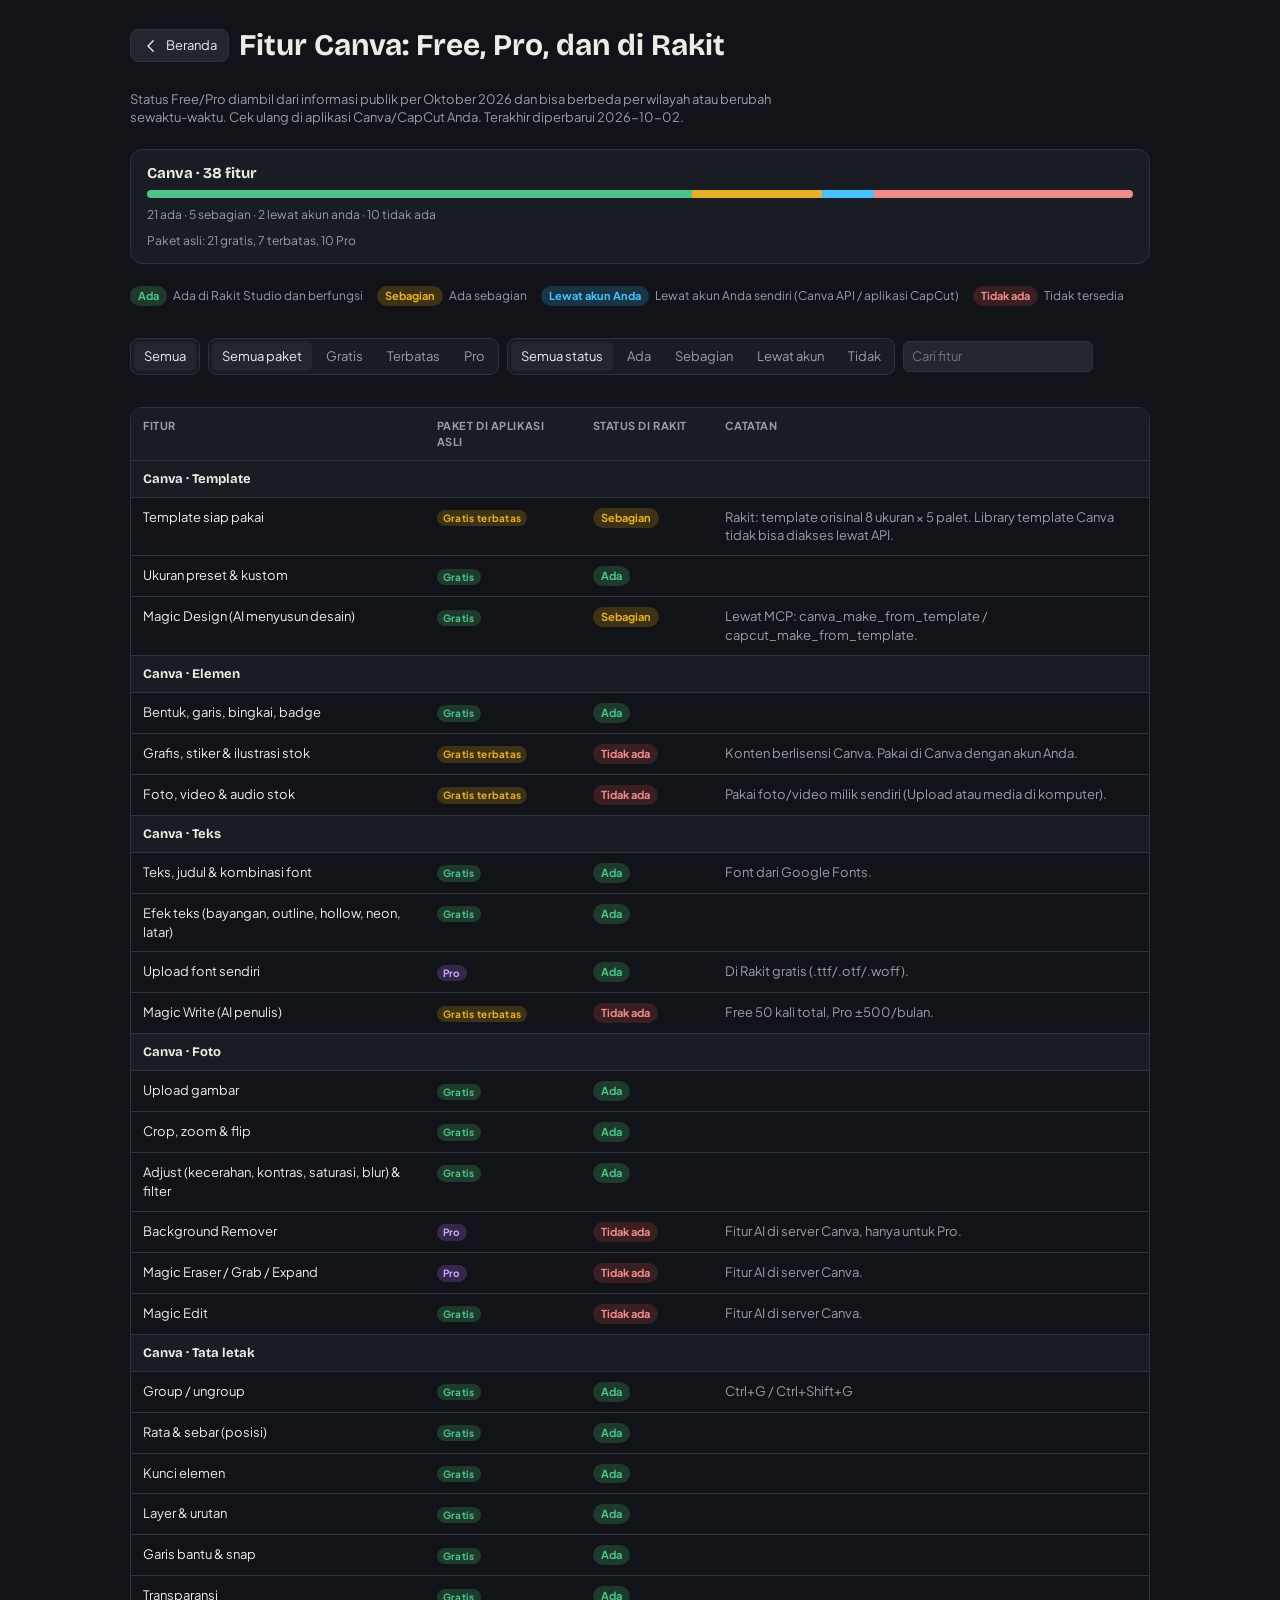
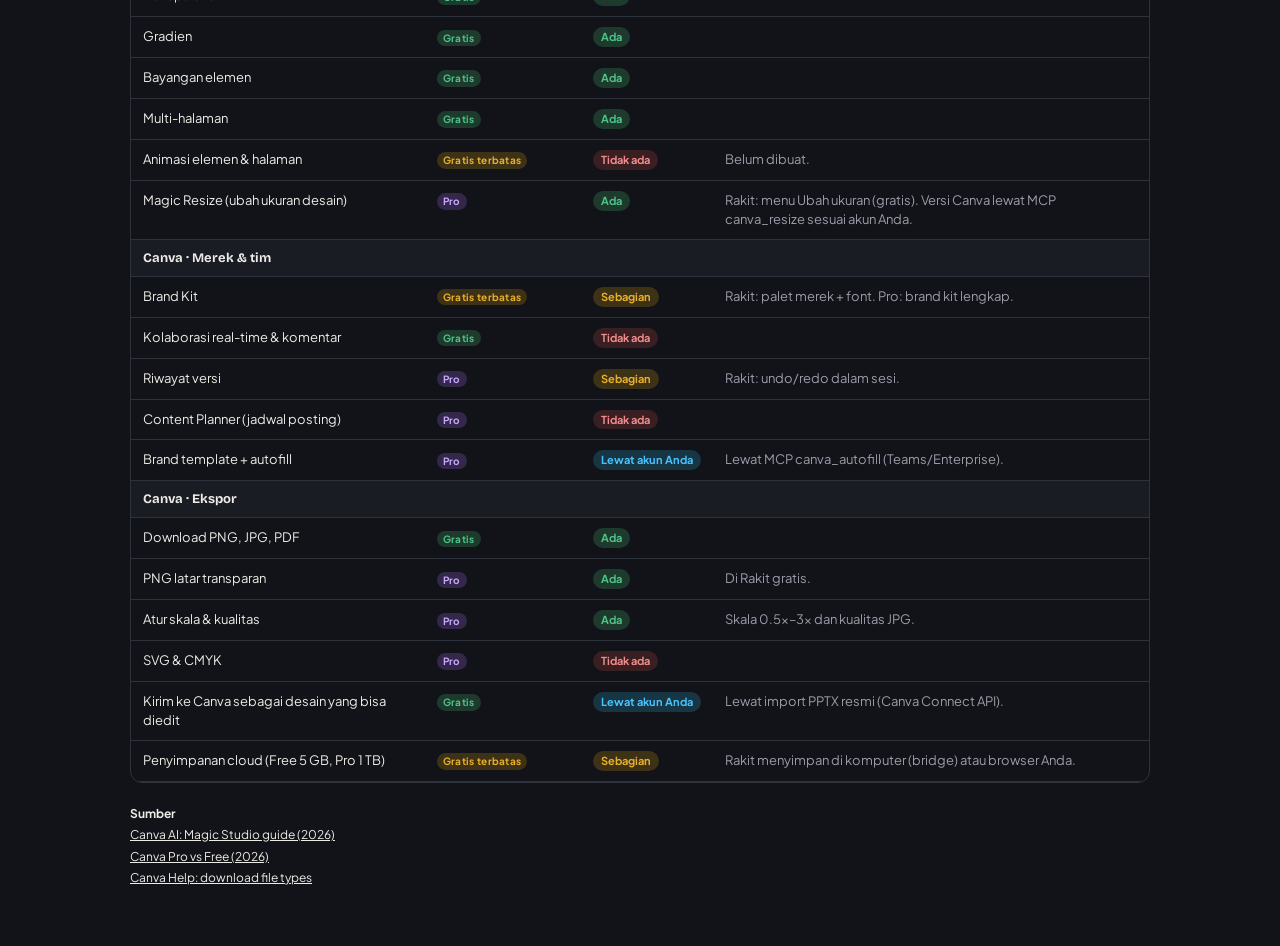
==== src/creative_mcp/editor/features.html @ b337f363 "Initial import: standalone Canva MCP server + Rakit Desain editor Split from bryankwandou/mcpcapcuta" ====
<!doctype html>
<html lang="id">
<head>
<meta charset="utf-8">
<meta name="viewport" content="width=device-width, initial-scale=1, viewport-fit=cover">
<title>Fitur Free & Pro</title>
<link rel="stylesheet" href="https://fonts.googleapis.com/css2?family=Bricolage+Grotesque:wght@400;700;800&family=Plus+Jakarta+Sans:wght@400;600;700&family=JetBrains+Mono:wght@400;600&display=swap">
<link rel="stylesheet" href="studio.css">
<style>
body { height: auto; min-height: 100%; }
.wrap { max-width: 1100px; margin: 0 auto; padding-block: 24px 60px; padding-inline: clamp(16px, 4vw, 40px); display: grid; gap: 22px; }
.top { display: flex; align-items: center; gap: 10px; flex-wrap: wrap; }
.top h1 { font-size: clamp(22px, 3vw, 30px); flex: 1; }
.lede { color: var(--muted); max-width: 68ch; margin: 0; }
.stats { display: grid; grid-template-columns: repeat(auto-fit, minmax(220px, 1fr)); gap: 12px; }
.stat { background: var(--surface); border: 1px solid var(--line); border-radius: 12px; padding: 14px 16px; display: grid; gap: 8px; }
.stat b { font: 700 15px var(--f-display); }
.bar { display: flex; height: 8px; border-radius: 99px; overflow: hidden; background: var(--surface-2); }
.bar i { display: block; }
.legend { display: flex; flex-wrap: wrap; gap: 6px 14px; font-size: 12px; color: var(--muted); }
.legend span { display: inline-flex; align-items: center; gap: 6px; }
.filters { display: flex; flex-wrap: wrap; gap: 8px; align-items: center; position: sticky; top: env(safe-area-inset-top, 0px); background: var(--bg); padding-block: 10px; z-index: 2; }
.filters .grp { display: flex; gap: 4px; background: var(--surface); border: 1px solid var(--line); border-radius: 9px; padding: 3px; }
.filters .grp button { background: none; border: 0; color: var(--muted); padding: 5px 10px; border-radius: 6px; }
.filters .grp button.on { background: var(--surface-2); color: var(--fg); }
.tablewrap { overflow-x: auto; border: 1px solid var(--line); border-radius: 12px; }
table { width: 100%; border-collapse: collapse; min-width: 720px; }
th, td { text-align: left; padding: 10px 12px; border-bottom: 1px solid var(--line); vertical-align: top; }
th { font-size: 11px; text-transform: uppercase; letter-spacing: .05em; color: var(--muted); background: var(--surface); position: sticky; top: 0; }
tr.cat td { background: var(--surface); font: 700 13px var(--f-display); color: var(--fg); }
td.note { color: var(--muted); max-width: 46ch; }
.st { display: inline-block; font-size: 11px; font-weight: 700; padding: 2px 8px; border-radius: 99px; white-space: nowrap; }
.st.ada { background: #1d3a2c; color: var(--ok); } .st.sebagian { background: #3d3216; color: var(--accent); } .st.akun { background: #183544; color: var(--select); } .st.tidak { background: #3a1f22; color: #f08b8b; }
.tier.terbatas { background: #3d3216; color: var(--accent); }
.app { font: 600 11px var(--f-mono); color: var(--muted); }
.src { color: var(--muted); font-size: 12px; display: grid; gap: 4px; }
.src a { color: var(--fg); }
</style>
</head>
<body>
<div class="wrap">
  <div class="top"><button class="btn" id="back"></button><h1>Fitur Canva: Free, Pro, dan di Rakit</h1></div>
  <p class="lede" id="disc"></p>
  <div class="stats" id="stats"></div>
  <div class="legend" id="legend"></div>
  <div class="filters">
    <div class="grp" id="fApp" hidden><button data-v="" class="on">Semua</button></div>
    <div class="grp" id="fTier"><button data-v="" class="on">Semua paket</button><button data-v="free">Gratis</button><button data-v="terbatas">Terbatas</button><button data-v="pro">Pro</button></div>
    <div class="grp" id="fSt"><button data-v="" class="on">Semua status</button><button data-v="ada">Ada</button><button data-v="sebagian">Sebagian</button><button data-v="akun">Lewat akun</button><button data-v="tidak">Tidak</button></div>
    <input type="search" id="q" placeholder="Cari fitur" style="min-width:180px">
  </div>
  <div class="tablewrap"><table><thead><tr><th>Fitur</th><th>Paket di aplikasi asli</th><th>Status di Rakit</th><th>Catatan</th></tr></thead><tbody id="rows"></tbody></table></div>
  <div class="src" id="src"></div>
</div>
<script src="studio.js"></script>
<script>
const $ = s => document.querySelector(s);
$('#back').innerHTML = `${icon('back')} Beranda`; $('#back').onclick = () => Studio.go('index.html');
const TIER = {free: ['free', 'Gratis'], terbatas: ['terbatas', 'Gratis terbatas'], pro: ['pro', 'Pro']}, ST = {ada: 'Ada', sebagian: 'Sebagian', akun: 'Lewat akun Anda', tidak: 'Tidak ada'};
const COL = {ada: 'var(--ok)', sebagian: 'var(--accent)', akun: 'var(--select)', tidak: '#f08b8b'};
let F = null; const f = {app: '', tier: '', st: '', q: ''};
for (const [id, k] of [['fApp', 'app'], ['fTier', 'tier'], ['fSt', 'st']]) $('#' + id).onclick = e => { const b = e.target.closest('button'); if (!b) return; f[k] = b.dataset.v; [...$('#' + id).children].forEach(x => x.classList.toggle('on', x === b)); draw(); };
$('#q').oninput = e => { f.q = e.target.value.toLowerCase(); draw(); };
function draw() {
  const list = F.features.filter(x => (!f.app || x.app === f.app) && (!f.tier || x.tier === f.tier) && (!f.st || x.studio === f.st) && (!f.q || (x.name + x.note + x.cat).toLowerCase().includes(f.q)));
  let h = '', lastCat = '';
  for (const x of list) {
    const cat = `${x.app === 'canva' ? 'Canva' : 'CapCut'} · ${x.cat}`; if (cat !== lastCat) { h += `<tr class="cat"><td colspan="4">${esc(cat)}</td></tr>`; lastCat = cat; }
    h += `<tr><td>${esc(x.name)}</td><td><span class="tier ${TIER[x.tier][0]}">${TIER[x.tier][1]}</span></td><td><span class="st ${x.studio}">${ST[x.studio]}</span></td><td class="note">${esc(x.note)}</td></tr>`;
  }
  $('#rows').innerHTML = h || '<tr><td colspan="4" style="color:var(--muted)">Tidak ada fitur yang cocok dengan filter.</td></tr>';
}
fetch('features.json').then(r => r.json()).then(j => {
  F = j; $('#disc').textContent = `${j.disclaimer} Terakhir diperbarui ${j.updated}.`;
  $('#stats').innerHTML = [...new Set(j.features.map(x => x.app))].map(app => {
    const xs = j.features.filter(x => x.app === app), n = s => xs.filter(x => x.studio === s).length;
    return `<div class="stat"><b>${app === 'canva' ? 'Canva' : 'CapCut'} · ${xs.length} fitur</b><div class="bar">${Object.keys(ST).map(s => `<i style="width:${n(s) / xs.length * 100}%;background:${COL[s]}"></i>`).join('')}</div>
      <span style="color:var(--muted);font-size:12px">${Object.keys(ST).map(s => `${n(s)} ${ST[s].toLowerCase()}`).join(' · ')}</span>
      <span style="color:var(--muted);font-size:12px">Paket asli: ${xs.filter(x => x.tier === 'free').length} gratis, ${xs.filter(x => x.tier === 'terbatas').length} terbatas, ${xs.filter(x => x.tier === 'pro').length} Pro</span></div>`; }).join('');
  $('#legend').innerHTML = Object.entries(j.legend.studio).map(([k, v]) => `<span><span class="st ${k}">${ST[k]}</span>${esc(v)}</span>`).join('');
  $('#src').innerHTML = '<b style="color:var(--fg)">Sumber</b>' + j.sources.map(s => `<a href="${esc(s.url)}" target="_blank" rel="noopener">${esc(s.title)}</a>`).join('');
  draw();
}).catch(() => { $('#rows').innerHTML = '<tr><td colspan="4">Daftar fitur gagal dimuat.</td></tr>'; });
</script>
</body>
</html>
---- src/creative_mcp/editor/studio.css ----
/* Rakit Studio — shared tokens and components.
   Layout concept: editor-first dark workspace — fixed bars around a dim "well" where the work sits.
   Deliberately single (dark) theme: the canvas colours must read true, so the chrome stays neutral. */
:root {
  --bg: #121318;          /* app chrome */
  --surface: #1a1c23;     /* panels */
  --surface-2: #23262f;   /* raised controls */
  --well: #0d0e12;        /* area behind the canvas / player */
  --line: #2e323d;
  --fg: #ecebe6;
  --muted: #9a9caa;
  --accent: #e8b02a;      /* kunyit */
  --accent-ink: #1d1604;
  --video: #3fb8a8;
  --audio: #d9805b;
  --textc: #b48cff;
  --fx: #e46a8f;
  --ok: #4cc38a;
  --danger: #ef5b5b;
  --pro: #c9a7ff;
  --select: #46c2ff;
  --f-display: "Bricolage Grotesque", "Plus Jakarta Sans", system-ui, sans-serif;
  --f-body: "Plus Jakarta Sans", system-ui, -apple-system, "Segoe UI", sans-serif;
  --f-mono: "JetBrains Mono", ui-monospace, "SF Mono", Menlo, monospace;
  --r: 8px;
  color-scheme: dark;
}
* { box-sizing: border-box; }
html, body { height: 100%; }
body { margin: 0; background: var(--bg); color: var(--fg); font: 13px/1.45 var(--f-body); -webkit-font-smoothing: antialiased; }
h1, h2, h3 { font-family: var(--f-display); text-wrap: balance; margin: 0; }
button, select, input, textarea { font: inherit; color: var(--fg); }
button { cursor: pointer; }
:focus-visible { outline: 2px solid var(--select); outline-offset: 2px; }
.btn { display: inline-flex; align-items: center; gap: 6px; background: var(--surface-2); border: 1px solid var(--line); border-radius: var(--r); padding: 6px 11px; white-space: nowrap; }
.btn:hover { border-color: #444a58; background: #2a2e38; }
.btn.primary { background: var(--accent); border-color: var(--accent); color: var(--accent-ink); font-weight: 700; }
.btn.primary:hover { filter: brightness(1.08); }
.btn.ghost { background: transparent; border-color: transparent; }
.btn.ghost:hover { background: var(--surface-2); }
.btn.icon { padding: 6px; }
.btn:disabled { opacity: .45; cursor: default; }
.btn.on { border-color: var(--select); color: var(--select); }
input[type=text], input[type=number], input[type=search], select, textarea {
  background: var(--surface-2); border: 1px solid var(--line); border-radius: 6px; padding: 5px 8px; min-width: 0;
}
input[type=range] { accent-color: var(--accent); width: 100%; }
input[type=color] { width: 32px; height: 28px; padding: 0; border: 1px solid var(--line); border-radius: 6px; background: none; cursor: pointer; }
svg.i { width: 18px; height: 18px; stroke: currentColor; fill: none; stroke-width: 1.8; stroke-linecap: round; stroke-linejoin: round; flex: none; }
.label { font-size: 11px; color: var(--muted); letter-spacing: .04em; text-transform: uppercase; font-weight: 600; }
.tier { display: inline-block; font-size: 10px; font-weight: 700; letter-spacing: .03em; padding: 1px 6px; border-radius: 99px; vertical-align: middle; white-space: nowrap; }
.tier.free { background: #1d3a2c; color: var(--ok); }
.tier.pro { background: #33284a; color: var(--pro); }
.tier.note { background: var(--surface-2); color: var(--muted); }
.mono { font-family: var(--f-mono); font-variant-numeric: tabular-nums; }
.scroll { overflow: auto; min-height: 0; }
.row { display: flex; gap: 8px; align-items: center; }
.grow { flex: 1; min-width: 0; }
/* modal + toast */
.modal-back { position: fixed; inset: 0; background: rgba(5, 6, 9, .72); display: flex; align-items: center; justify-content: center; z-index: 50; padding: 16px; }
.modal { background: var(--surface); border: 1px solid var(--line); border-radius: 12px; padding: 20px; width: min(460px, 100%); max-height: 90vh; overflow: auto; display: grid; gap: 12px; }
.modal h3 { font-size: 17px; }
.modal p { margin: 0; color: var(--muted); }
.modal .actions { display: flex; gap: 8px; justify-content: flex-end; flex-wrap: wrap; }
.toast { position: fixed; left: 50%; bottom: calc(24px + env(safe-area-inset-bottom, 0px)); transform: translateX(-50%); background: #000d; border: 1px solid var(--line); color: var(--fg); padding: 9px 14px; border-radius: 10px; z-index: 60; max-width: min(560px, 92vw); }
@media (prefers-reduced-motion: no-preference) { .toast { animation: rise .18s ease-out; } @keyframes rise { from { transform: translate(-50%, 8px); opacity: 0; } } }
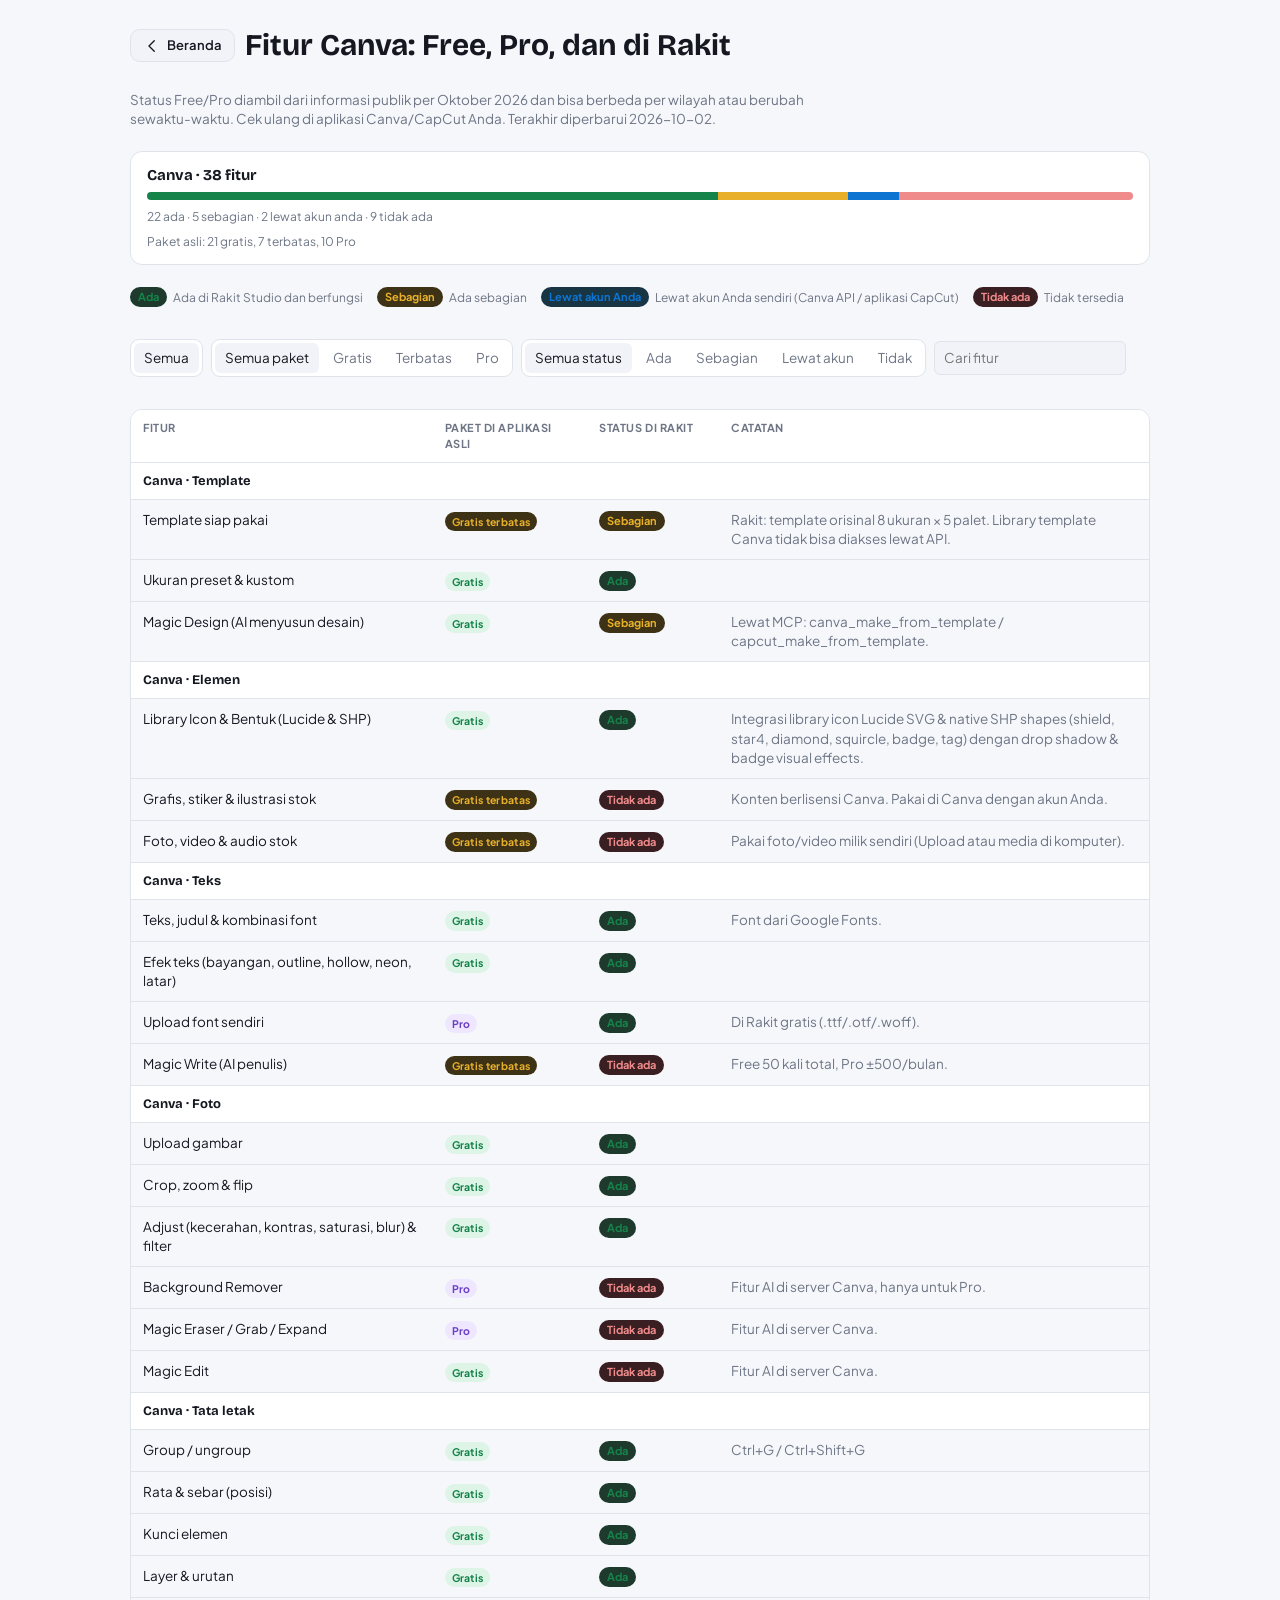
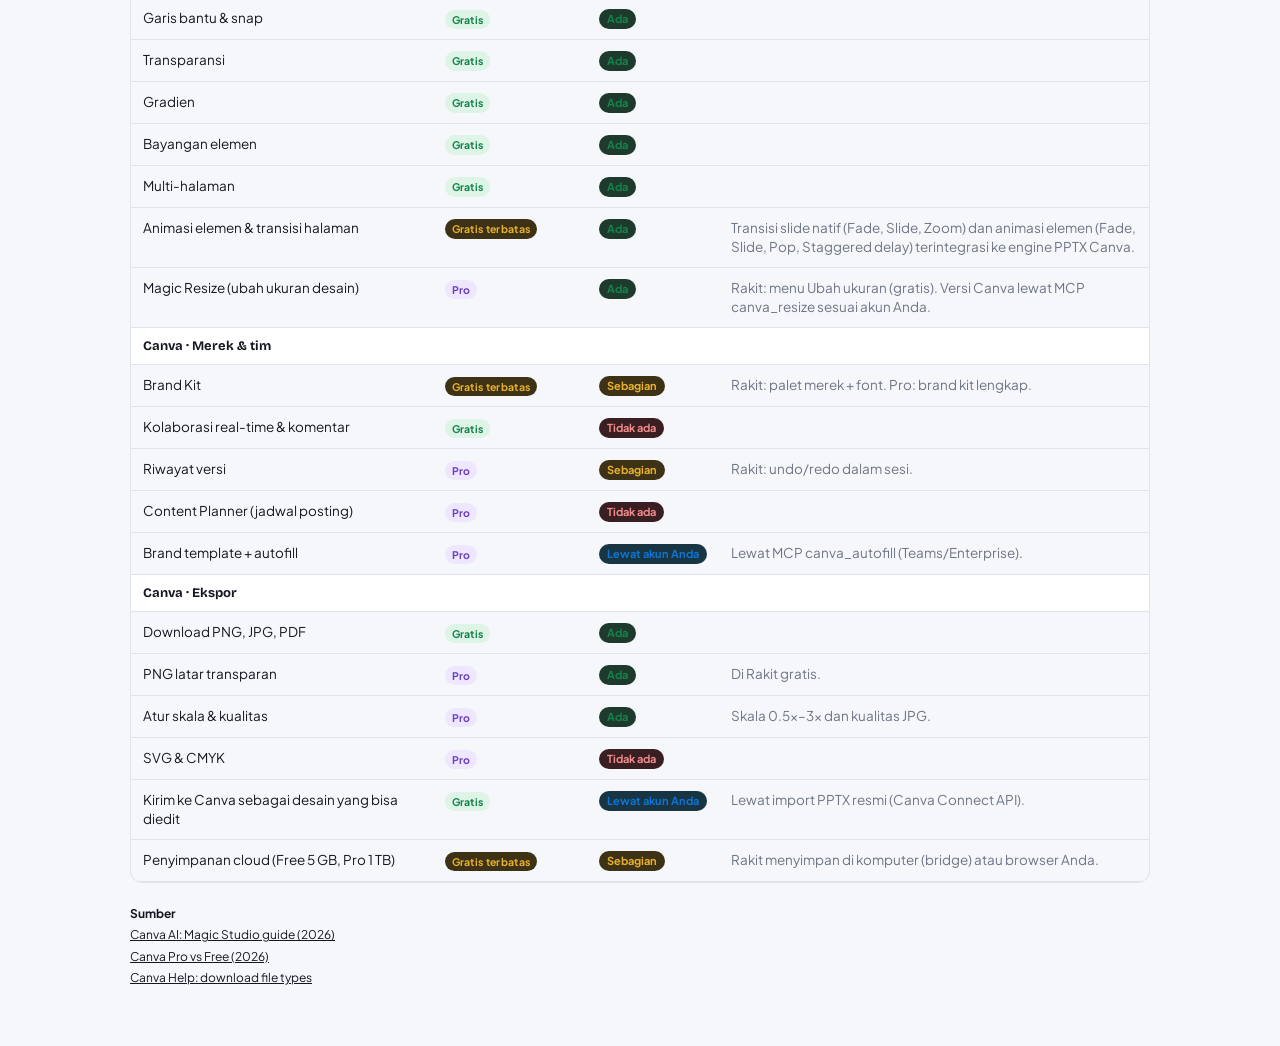
==== commit c9078271: "fix(canva_native): never Ctrl+A outside a focused input; verify each text lands in its own box Ctrl+" ====
--- a/src/creative_mcp/editor/features.html
+++ b/src/creative_mcp/editor/features.html
@@ -55,7 +55,7 @@
 <script src="studio.js"></script>
 <script>
 const $ = s => document.querySelector(s);
-$('#back').innerHTML = `${icon('back')} Beranda`; $('#back').onclick = () => Studio.go('index.html');
+$('#back').innerHTML = `${icon('back')} Beranda`; $('#back').onclick = () => Studio.go('studio.html');
 const TIER = {free: ['free', 'Gratis'], terbatas: ['terbatas', 'Gratis terbatas'], pro: ['pro', 'Pro']}, ST = {ada: 'Ada', sebagian: 'Sebagian', akun: 'Lewat akun Anda', tidak: 'Tidak ada'};
 const COL = {ada: 'var(--ok)', sebagian: 'var(--accent)', akun: 'var(--select)', tidak: '#f08b8b'};
 let F = null; const f = {app: '', tier: '', st: '', q: ''};
--- a/src/creative_mcp/editor/studio.css
+++ b/src/creative_mcp/editor/studio.css
@@ -1,66 +1,545 @@
-/* Rakit Studio — shared tokens and components.
-   Layout concept: editor-first dark workspace — fixed bars around a dim "well" where the work sits.
-   Deliberately single (dark) theme: the canvas colours must read true, so the chrome stays neutral. */
-:root {
-  --bg: #121318;          /* app chrome */
-  --surface: #1a1c23;     /* panels */
-  --surface-2: #23262f;   /* raised controls */
-  --well: #0d0e12;        /* area behind the canvas / player */
-  --line: #2e323d;
-  --fg: #ecebe6;
-  --muted: #9a9caa;
-  --accent: #e8b02a;      /* kunyit */
+/* Rakit Studio / Canva Desktop Web — Shared Design Tokens and Components.
+   Fully supports light and dark themes, high-contrast accessible states,
+   Silicon Valley design system aesthetics, and responsive layout. */
+
+:root, [data-theme="light"] {
+  --bg: #f6f7fb;
+  --surface: #ffffff;
+  --surface-2: #f1f3f8;
+  --surface-3: #e6e9f0;
+  --well: #eaedf4;
+  --line: #dfe3ea;
+  --line-strong: #c5cbd6;
+  --fg: #151821;
+  --fg-subtle: #434956;
+  --muted: #6d7585;
+  --accent: #e8b02a;
   --accent-ink: #1d1604;
-  --video: #3fb8a8;
-  --audio: #d9805b;
-  --textc: #b48cff;
-  --fx: #e46a8f;
-  --ok: #4cc38a;
-  --danger: #ef5b5b;
-  --pro: #c9a7ff;
-  --select: #46c2ff;
+  --accent-strong: #946800;
+  --accent-soft: #fdf5e2;
+  --canva-purple: #7d2ae8;
+  --canva-purple-soft: #f3ebff;
+  --canva-blue: #00c4cc;
+  --canva-blue-soft: #e5fafb;
+  --ok: #16834b;
+  --ok-bg: #ddf4e7;
+  --danger: #cf2929;
+  --danger-bg: #fee8e8;
+  --pro: #6b3fc4;
+  --pro-bg: #eee7ff;
+  --select: #0d74d1;
+  --hover: #eef1f6;
+  --card-shadow: 0 1px 3px rgba(16, 24, 40, 0.05), 0 4px 12px rgba(16, 24, 40, 0.04);
+  --card-shadow-hover: 0 8px 24px rgba(16, 24, 40, 0.08), 0 2px 6px rgba(16, 24, 40, 0.04);
+  --modal-back: rgba(15, 23, 42, 0.45);
+  --r-sm: 6px;
+  --r-md: 10px;
+  --r-lg: 14px;
+  --r-xl: 18px;
   --f-display: "Bricolage Grotesque", "Plus Jakarta Sans", system-ui, sans-serif;
-  --f-body: "Plus Jakarta Sans", system-ui, -apple-system, "Segoe UI", sans-serif;
-  --f-mono: "JetBrains Mono", ui-monospace, "SF Mono", Menlo, monospace;
-  --r: 8px;
+  --f-body: "Plus Jakarta Sans", system-ui, -apple-system, sans-serif;
+  --f-mono: "JetBrains Mono", ui-monospace, Menlo, monospace;
+  color-scheme: light;
+}
+
+[data-theme="dark"] {
+  --bg: #0f1117;
+  --surface: #181b24;
+  --surface-2: #212530;
+  --surface-3: #2a303d;
+  --well: #0b0d12;
+  --line: #2b303c;
+  --line-strong: #3e4656;
+  --fg: #f2f4f8;
+  --fg-subtle: #cbd1dc;
+  --muted: #959fae;
+  --accent: #e8b02a;
+  --accent-ink: #1d1604;
+  --accent-strong: #f6c85b;
+  --accent-soft: #2c2514;
+  --canva-purple: #9d5bf5;
+  --canva-purple-soft: #2d1c47;
+  --canva-blue: #23d2da;
+  --canva-blue-soft: #0b3236;
+  --ok: #2ea043;
+  --ok-bg: #163321;
+  --danger: #f85149;
+  --danger-bg: #3d1b1f;
+  --pro: #a371f7;
+  --pro-bg: #2b1f47;
+  --select: #388bfd;
+  --hover: #262b37;
+  --card-shadow: 0 4px 14px rgba(0, 0, 0, 0.4);
+  --card-shadow-hover: 0 12px 32px rgba(0, 0, 0, 0.6);
+  --modal-back: rgba(3, 5, 8, 0.78);
   color-scheme: dark;
 }
+
 * { box-sizing: border-box; }
-html, body { height: 100%; }
-body { margin: 0; background: var(--bg); color: var(--fg); font: 13px/1.45 var(--f-body); -webkit-font-smoothing: antialiased; }
-h1, h2, h3 { font-family: var(--f-display); text-wrap: balance; margin: 0; }
+html, body { height: 100%; margin: 0; }
+body {
+  background: var(--bg);
+  color: var(--fg);
+  font: 13.5px/1.45 var(--f-body);
+  -webkit-font-smoothing: antialiased;
+}
+
+h1, h2, h3, h4 { font-family: var(--f-display); margin: 0; }
 button, select, input, textarea { font: inherit; color: var(--fg); }
 button { cursor: pointer; }
 :focus-visible { outline: 2px solid var(--select); outline-offset: 2px; }
-.btn { display: inline-flex; align-items: center; gap: 6px; background: var(--surface-2); border: 1px solid var(--line); border-radius: var(--r); padding: 6px 11px; white-space: nowrap; }
-.btn:hover { border-color: #444a58; background: #2a2e38; }
-.btn.primary { background: var(--accent); border-color: var(--accent); color: var(--accent-ink); font-weight: 700; }
-.btn.primary:hover { filter: brightness(1.08); }
+
+/* Buttons */
+.btn {
+  display: inline-flex;
+  align-items: center;
+  justify-content: center;
+  gap: 6px;
+  background: var(--surface-2);
+  border: 1px solid var(--line);
+  border-radius: var(--r-md);
+  padding: 6px 12px;
+  font-size: 13px;
+  font-weight: 600;
+  white-space: nowrap;
+  transition: background-color 140ms ease, border-color 140ms ease, transform 100ms ease;
+}
+.btn:hover { border-color: var(--line-strong); background: var(--hover); }
+.btn:active { transform: scale(0.98); }
+.btn.primary {
+  background: var(--accent);
+  border-color: var(--accent);
+  color: var(--accent-ink);
+  font-weight: 700;
+  box-shadow: 0 1px 3px rgba(0, 0, 0, 0.12);
+}
+.btn.primary:hover { filter: brightness(1.06); }
 .btn.ghost { background: transparent; border-color: transparent; }
 .btn.ghost:hover { background: var(--surface-2); }
-.btn.icon { padding: 6px; }
-.btn:disabled { opacity: .45; cursor: default; }
-.btn.on { border-color: var(--select); color: var(--select); }
+.btn.icon { padding: 7px; border-radius: var(--r-md); }
+.btn:disabled { opacity: 0.45; cursor: not-allowed; transform: none; }
+.btn.on { border-color: var(--select); color: var(--select); background: var(--hover); }
+
+.btn.canva {
+  background: var(--canva-purple);
+  border-color: var(--canva-purple);
+  color: #ffffff;
+}
+.btn.canva:hover { filter: brightness(1.1); }
+
+/* Form inputs */
 input[type=text], input[type=number], input[type=search], select, textarea {
-  background: var(--surface-2); border: 1px solid var(--line); border-radius: 6px; padding: 5px 8px; min-width: 0;
-}
-input[type=range] { accent-color: var(--accent); width: 100%; }
-input[type=color] { width: 32px; height: 28px; padding: 0; border: 1px solid var(--line); border-radius: 6px; background: none; cursor: pointer; }
-svg.i { width: 18px; height: 18px; stroke: currentColor; fill: none; stroke-width: 1.8; stroke-linecap: round; stroke-linejoin: round; flex: none; }
-.label { font-size: 11px; color: var(--muted); letter-spacing: .04em; text-transform: uppercase; font-weight: 600; }
-.tier { display: inline-block; font-size: 10px; font-weight: 700; letter-spacing: .03em; padding: 1px 6px; border-radius: 99px; vertical-align: middle; white-space: nowrap; }
-.tier.free { background: #1d3a2c; color: var(--ok); }
-.tier.pro { background: #33284a; color: var(--pro); }
-.tier.note { background: var(--surface-2); color: var(--muted); }
+  background: var(--surface-2);
+  border: 1px solid var(--line);
+  border-radius: var(--r-sm);
+  padding: 6px 9px;
+  min-width: 0;
+  color: var(--fg);
+  transition: border-color 140ms ease, box-shadow 140ms ease;
+}
+input[type=text]:focus, input[type=number]:focus, input[type=search]:focus, select:focus, textarea:focus {
+  border-color: var(--select);
+  box-shadow: 0 0 0 2px rgba(13, 116, 209, 0.18);
+  outline: none;
+}
+input[type=range] { accent-color: var(--accent); width: 100%; cursor: pointer; }
+input[type=color] { width: 34px; height: 30px; padding: 0; border: 1px solid var(--line); border-radius: var(--r-sm); background: none; cursor: pointer; }
+
+/* SVG Icons */
+svg.i {
+  width: 18px;
+  height: 18px;
+  stroke: currentColor;
+  fill: none;
+  stroke-width: 1.8;
+  stroke-linecap: round;
+  stroke-linejoin: round;
+  flex: none;
+}
+
+/* Badges & Labels */
+.label {
+  font-size: 11px;
+  color: var(--muted);
+  letter-spacing: 0.05em;
+  text-transform: uppercase;
+  font-weight: 700;
+}
+.tier {
+  display: inline-block;
+  font-size: 10.5px;
+  font-weight: 700;
+  letter-spacing: 0.03em;
+  padding: 2px 7px;
+  border-radius: 99px;
+  vertical-align: middle;
+  white-space: nowrap;
+}
+.tier.free { background: var(--ok-bg); color: var(--ok); }
+.tier.pro { background: var(--pro-bg); color: var(--pro); }
+.tier.note { background: var(--surface-3); color: var(--muted); }
+.tier.desktop { background: var(--canva-purple-soft); color: var(--canva-purple); }
+.tier.connected { background: var(--ok-bg); color: var(--ok); }
+.tier.disconnected { background: var(--surface-3); color: var(--muted); }
+
 .mono { font-family: var(--f-mono); font-variant-numeric: tabular-nums; }
 .scroll { overflow: auto; min-height: 0; }
 .row { display: flex; gap: 8px; align-items: center; }
 .grow { flex: 1; min-width: 0; }
-/* modal + toast */
-.modal-back { position: fixed; inset: 0; background: rgba(5, 6, 9, .72); display: flex; align-items: center; justify-content: center; z-index: 50; padding: 16px; }
-.modal { background: var(--surface); border: 1px solid var(--line); border-radius: 12px; padding: 20px; width: min(460px, 100%); max-height: 90vh; overflow: auto; display: grid; gap: 12px; }
-.modal h3 { font-size: 17px; }
-.modal p { margin: 0; color: var(--muted); }
-.modal .actions { display: flex; gap: 8px; justify-content: flex-end; flex-wrap: wrap; }
-.toast { position: fixed; left: 50%; bottom: calc(24px + env(safe-area-inset-bottom, 0px)); transform: translateX(-50%); background: #000d; border: 1px solid var(--line); color: var(--fg); padding: 9px 14px; border-radius: 10px; z-index: 60; max-width: min(560px, 92vw); }
-@media (prefers-reduced-motion: no-preference) { .toast { animation: rise .18s ease-out; } @keyframes rise { from { transform: translate(-50%, 8px); opacity: 0; } } }
+
+/* Modals & Dialogs */
+.modal-back {
+  position: fixed;
+  inset: 0;
+  background: var(--modal-back);
+  display: flex;
+  align-items: center;
+  justify-content: center;
+  z-index: 100;
+  padding: 16px;
+  backdrop-filter: blur(4px);
+}
+.modal {
+  background: var(--surface);
+  border: 1px solid var(--line);
+  border-radius: var(--r-lg);
+  padding: 24px;
+  width: min(540px, 100%);
+  max-height: 88vh;
+  overflow-y: auto;
+  display: grid;
+  gap: 14px;
+  box-shadow: 0 20px 48px rgba(0, 0, 0, 0.28);
+}
+.modal h3 { font-size: 18px; font-weight: 800; color: var(--fg); }
+.modal p { margin: 0; color: var(--muted); font-size: 13.5px; line-height: 1.5; }
+.modal .actions { display: flex; gap: 8px; justify-content: flex-end; flex-wrap: wrap; margin-top: 6px; }
+
+/* Toast Notifications */
+.toast {
+  position: fixed;
+  left: 50%;
+  bottom: calc(24px + env(safe-area-inset-bottom, 0px));
+  transform: translateX(-50%);
+  background: var(--surface);
+  border: 1px solid var(--line-strong);
+  color: var(--fg);
+  padding: 10px 16px;
+  border-radius: var(--r-md);
+  z-index: 120;
+  max-width: min(580px, 92vw);
+  box-shadow: 0 10px 30px rgba(0, 0, 0, 0.25);
+  font-weight: 600;
+  font-size: 13px;
+  display: flex;
+  align-items: center;
+  gap: 8px;
+}
+@media (prefers-reduced-motion: no-preference) {
+  .toast { animation: rise 0.2s cubic-bezier(0.16, 1, 0.3, 1); }
+  @keyframes rise { from { transform: translate(-50%, 12px); opacity: 0; } }
+}
+
+/* ---------------- Top Desktop Navigation Bar ---------------- */
+#appNav {
+  display: flex;
+  align-items: center;
+  gap: 12px;
+  height: 56px;
+  padding: 0 16px;
+  background: var(--surface);
+  border-bottom: 1px solid var(--line);
+  position: relative;
+  z-index: 10;
+}
+.brand-group {
+  display: flex;
+  align-items: center;
+  gap: 8px;
+  cursor: pointer;
+}
+.brand-group svg.brand-icon {
+  width: 26px;
+  height: 26px;
+  fill: var(--canva-purple);
+}
+.brand-title {
+  font-family: var(--f-display);
+  font-weight: 800;
+  font-size: 17px;
+  letter-spacing: -0.02em;
+  color: var(--fg);
+}
+.nav-tabs {
+  display: flex;
+  gap: 4px;
+  margin-left: 12px;
+}
+.nav-tab {
+  background: none;
+  border: 0;
+  padding: 8px 12px;
+  border-radius: var(--r-md);
+  color: var(--muted);
+  font-weight: 600;
+  font-size: 13px;
+  display: flex;
+  align-items: center;
+  gap: 6px;
+  transition: all 120ms ease;
+}
+.nav-tab:hover {
+  background: var(--surface-2);
+  color: var(--fg);
+}
+.nav-tab.on {
+  background: var(--hover);
+  color: var(--fg);
+  font-weight: 700;
+  box-shadow: inset 0 -2px 0 var(--select);
+}
+
+.search-field {
+  flex: 1;
+  max-width: 440px;
+  position: relative;
+  margin: 0 12px;
+}
+.search-field svg {
+  position: absolute;
+  left: 10px;
+  top: 50%;
+  transform: translateY(-50%);
+  color: var(--muted);
+  pointer-events: none;
+}
+.search-field input {
+  width: 100%;
+  padding-left: 34px;
+  padding-right: 12px;
+  height: 36px;
+  border-radius: var(--r-md);
+  font-size: 13px;
+}
+
+.nav-actions {
+  display: flex;
+  align-items: center;
+  gap: 8px;
+  margin-left: auto;
+}
+.mcp-pill {
+  display: inline-flex;
+  align-items: center;
+  gap: 6px;
+  padding: 5px 10px;
+  border-radius: 99px;
+  font-size: 11.5px;
+  font-weight: 700;
+  border: 1px solid var(--line);
+  background: var(--surface-2);
+  cursor: pointer;
+  transition: all 120ms ease;
+}
+.mcp-pill .dot {
+  width: 7px;
+  height: 7px;
+  border-radius: 50%;
+  background: var(--muted);
+}
+.mcp-pill.connected .dot { background: var(--ok); box-shadow: 0 0 6px var(--ok); }
+.mcp-pill.connected { border-color: var(--ok); color: var(--ok); background: var(--ok-bg); }
+
+/* ---------------- Dashboard Shell ---------------- */
+#dashShell {
+  height: calc(100% - 56px);
+  overflow-y: auto;
+  padding: 24px clamp(16px, 4vw, 40px) 64px;
+  max-width: 1440px;
+  margin: 0 auto;
+  box-sizing: border-box;
+}
+
+/* Hero section */
+.dash-hero {
+  background: linear-gradient(135deg, rgba(125, 42, 232, 0.08) 0%, rgba(0, 196, 204, 0.08) 100%);
+  border: 1px solid var(--line);
+  border-radius: var(--r-xl);
+  padding: clamp(24px, 4vw, 36px);
+  display: grid;
+  gap: 16px;
+  margin-bottom: 28px;
+  position: relative;
+  overflow: hidden;
+}
+.dash-hero h1 {
+  font-size: clamp(22px, 3.5vw, 32px);
+  font-weight: 800;
+  letter-spacing: -0.02em;
+}
+.dash-hero p {
+  margin: 0;
+  color: var(--muted);
+  max-width: 60ch;
+  font-size: 14px;
+}
+.hero-presets {
+  display: grid;
+  grid-template-columns: repeat(auto-fill, minmax(130px, 1fr));
+  gap: 12px;
+  margin-top: 6px;
+}
+.preset-card {
+  background: var(--surface);
+  border: 1px solid var(--line);
+  border-radius: var(--r-md);
+  padding: 14px 10px;
+  display: flex;
+  flex-direction: column;
+  align-items: center;
+  justify-content: center;
+  gap: 8px;
+  cursor: pointer;
+  text-align: center;
+  transition: all 140ms ease;
+  box-shadow: var(--card-shadow);
+}
+.preset-card:hover {
+  transform: translateY(-2px);
+  box-shadow: var(--card-shadow-hover);
+  border-color: var(--select);
+}
+.preset-card svg {
+  width: 26px;
+  height: 26px;
+  color: var(--accent-strong);
+}
+.preset-card b {
+  font-size: 12.5px;
+  font-weight: 700;
+  color: var(--fg);
+}
+.preset-card small {
+  font-size: 11px;
+  color: var(--muted);
+  font-family: var(--f-mono);
+}
+
+/* Sections */
+.dash-section {
+  display: grid;
+  gap: 14px;
+  margin-bottom: 32px;
+}
+.section-head {
+  display: flex;
+  align-items: center;
+  justify-content: space-between;
+  gap: 12px;
+}
+.section-head h2 {
+  font-size: 18px;
+  font-weight: 800;
+  letter-spacing: -0.01em;
+}
+
+/* Design & Template Grid */
+.cards-grid {
+  display: grid;
+  grid-template-columns: repeat(auto-fill, minmax(210px, 1fr));
+  gap: 16px;
+}
+.project-card {
+  background: var(--surface);
+  border: 1px solid var(--line);
+  border-radius: var(--r-md);
+  overflow: hidden;
+  display: flex;
+  flex-direction: column;
+  box-shadow: var(--card-shadow);
+  transition: all 140ms ease;
+  cursor: pointer;
+  position: relative;
+}
+.project-card:hover {
+  transform: translateY(-3px);
+  box-shadow: var(--card-shadow-hover);
+  border-color: var(--line-strong);
+}
+.card-thumb {
+  width: 100%;
+  aspect-ratio: 1.25;
+  background: var(--surface-2);
+  display: flex;
+  align-items: center;
+  justify-content: center;
+  overflow: hidden;
+  position: relative;
+  border-bottom: 1px solid var(--line);
+}
+.card-thumb img, .card-thumb canvas {
+  width: 100%;
+  height: 100%;
+  object-fit: contain;
+}
+.card-info {
+  padding: 10px 12px;
+  display: grid;
+  gap: 4px;
+}
+.card-title {
+  font-weight: 700;
+  font-size: 13.5px;
+  white-space: nowrap;
+  overflow: hidden;
+  text-overflow: ellipsis;
+  color: var(--fg);
+}
+.card-meta {
+  display: flex;
+  align-items: center;
+  justify-content: space-between;
+  font-size: 11px;
+  color: var(--muted);
+}
+.card-actions {
+  display: flex;
+  gap: 4px;
+  padding: 6px 10px 8px;
+  border-top: 1px solid var(--line);
+  background: var(--surface-2);
+  opacity: 0.9;
+}
+.card-actions .btn {
+  padding: 3px 6px;
+  font-size: 11px;
+}
+
+/* Empty state */
+.empty-state {
+  background: var(--surface);
+  border: 1px dashed var(--line-strong);
+  border-radius: var(--r-lg);
+  padding: 36px 20px;
+  text-align: center;
+  display: grid;
+  gap: 10px;
+  justify-items: center;
+}
+.empty-state p { margin: 0; color: var(--muted); max-width: 44ch; }
+
+/* MCP Connection Card */
+.mcp-banner {
+  background: var(--surface);
+  border: 1px solid var(--line);
+  border-radius: var(--r-lg);
+  padding: 18px 22px;
+  display: flex;
+  align-items: center;
+  gap: 18px;
+  box-shadow: var(--card-shadow);
+  flex-wrap: wrap;
+}
+.mcp-banner-info { flex: 1; min-width: 240px; display: grid; gap: 4px; }
+.mcp-banner-info b { font-size: 15px; color: var(--fg); }
+.mcp-banner-info p { margin: 0; color: var(--muted); font-size: 12.5px; }
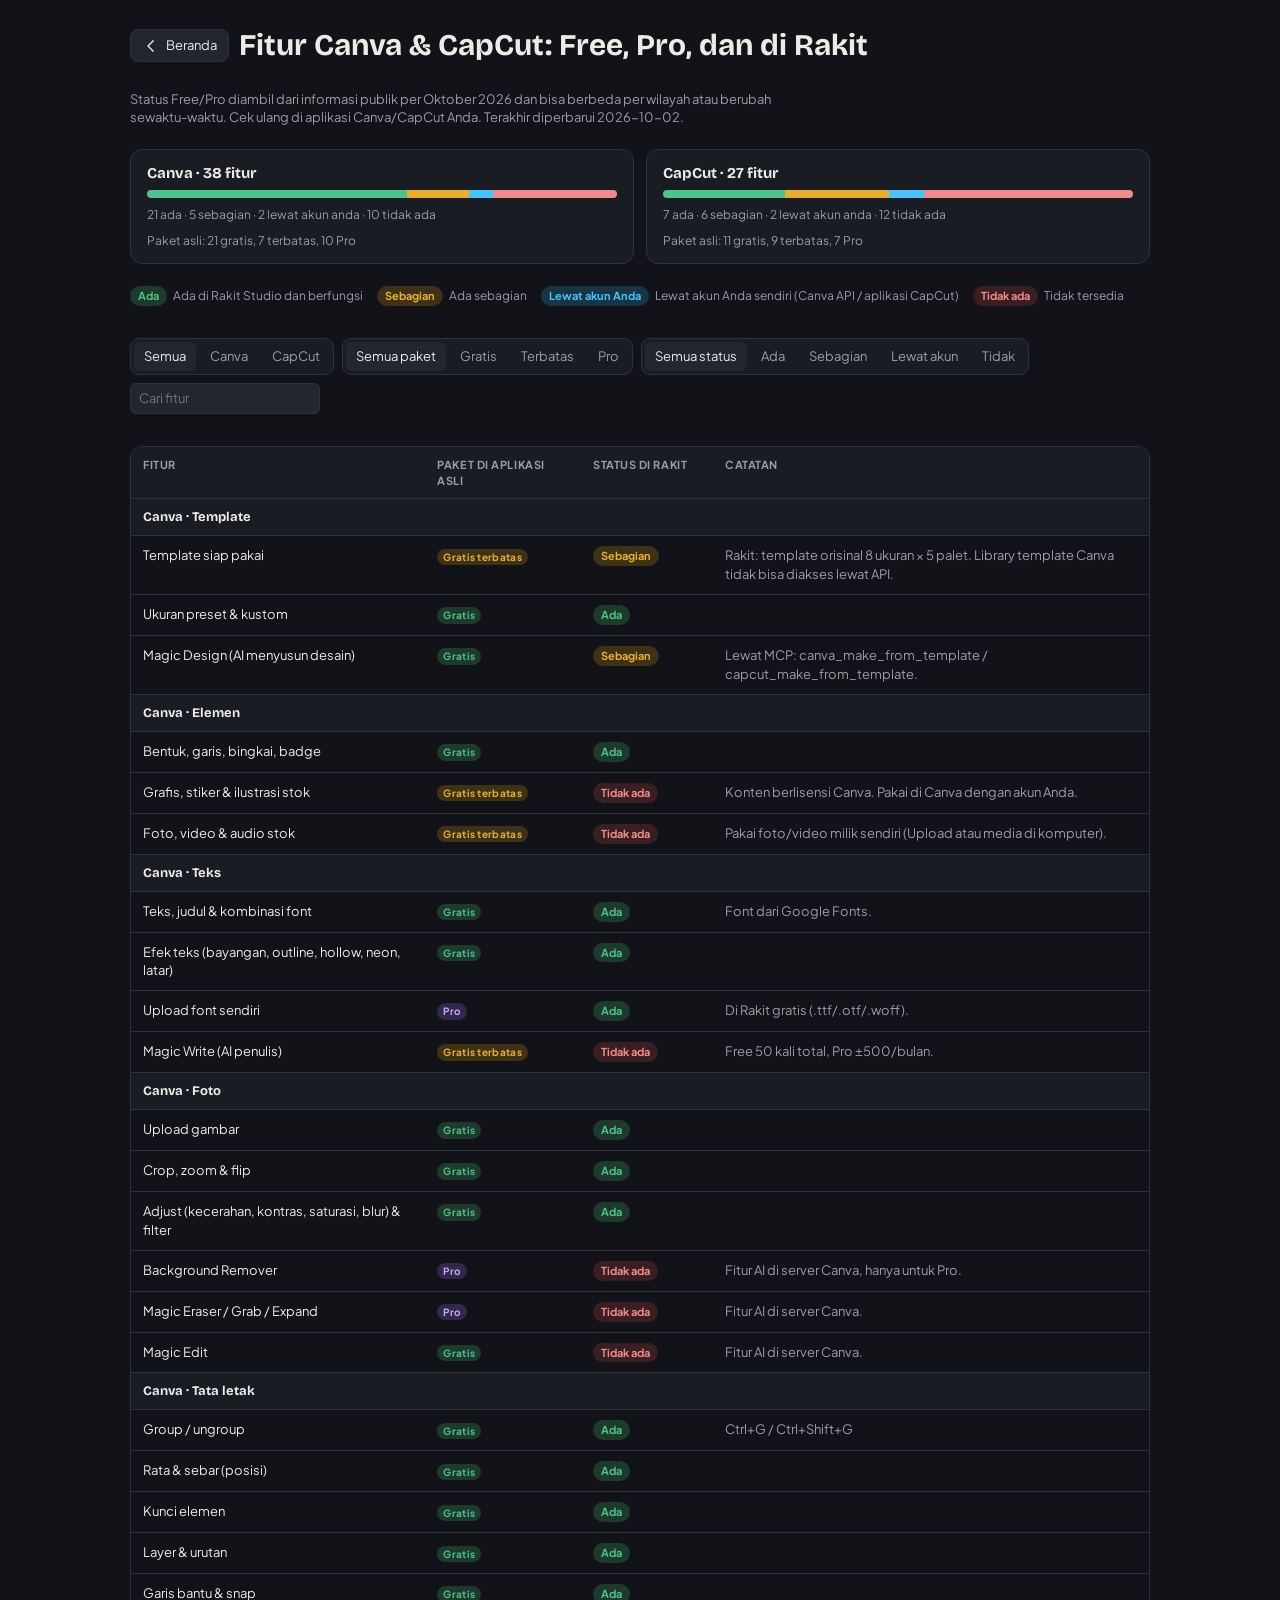
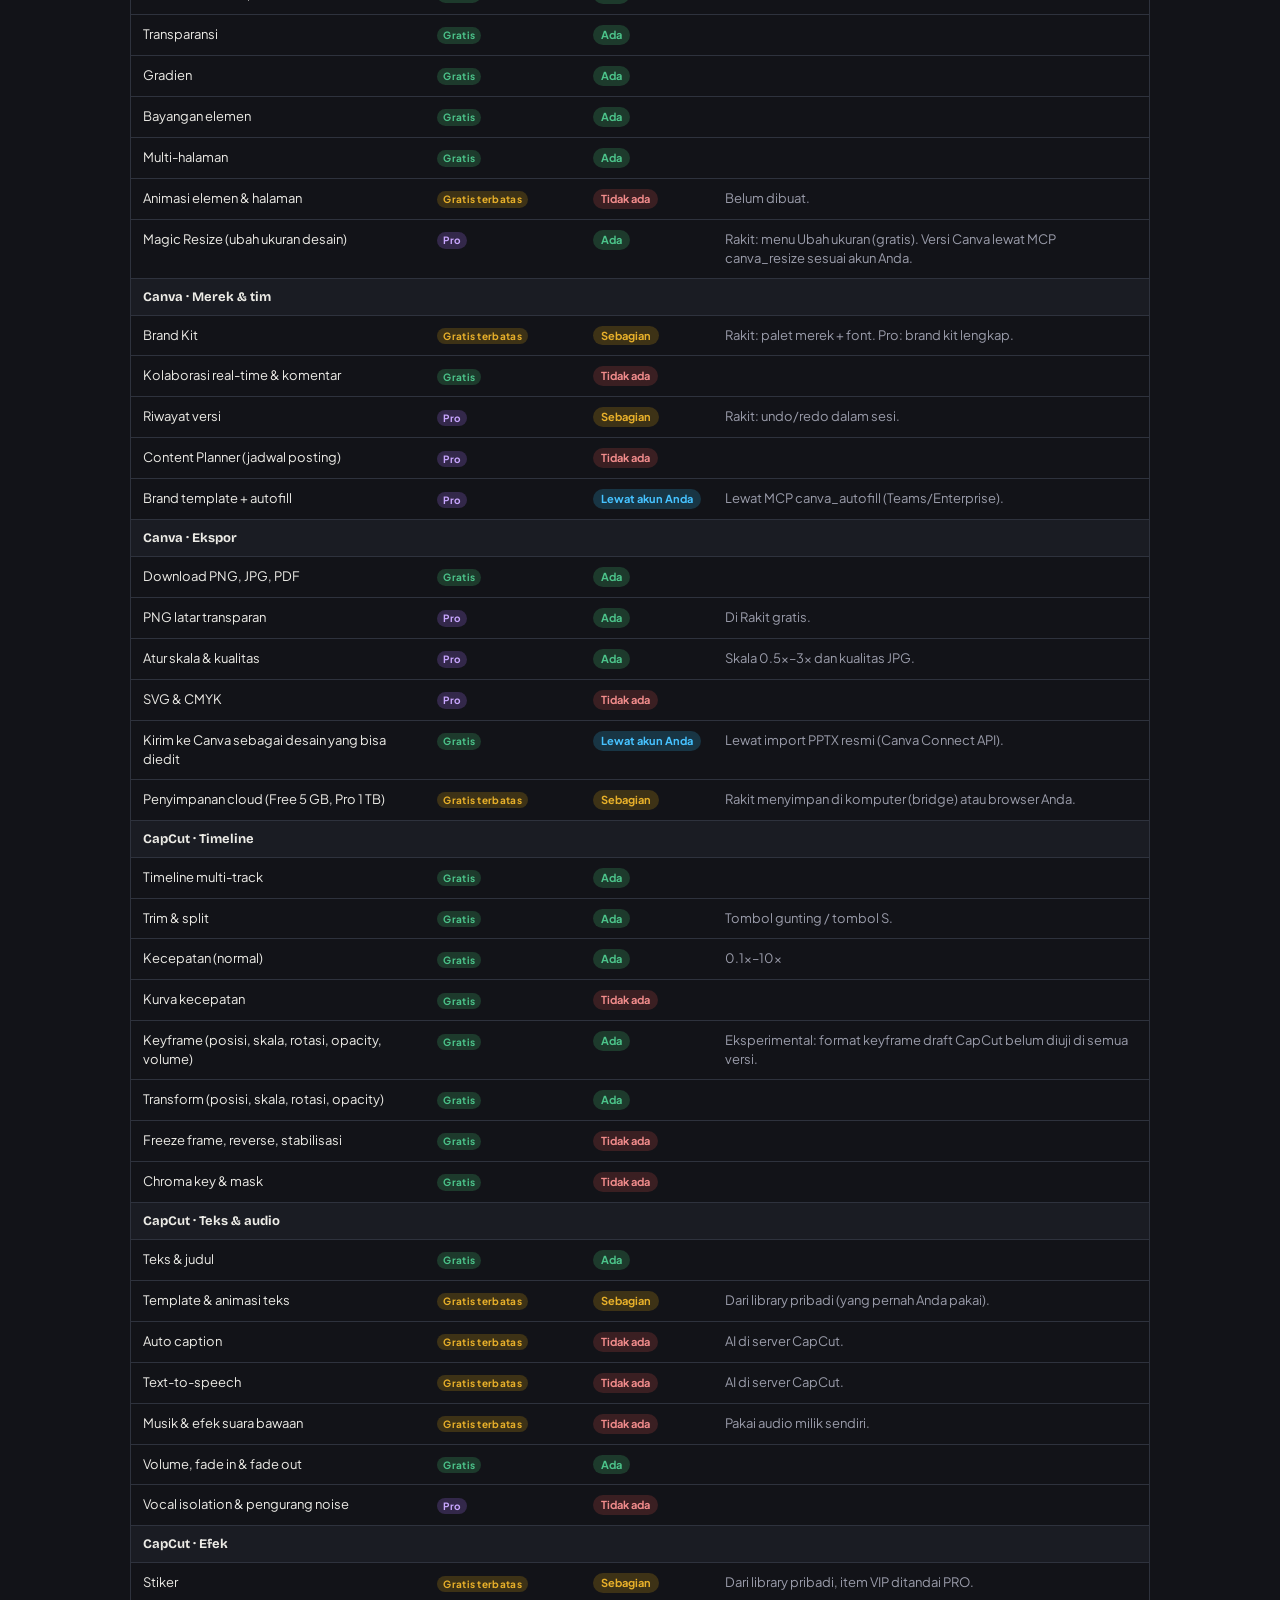
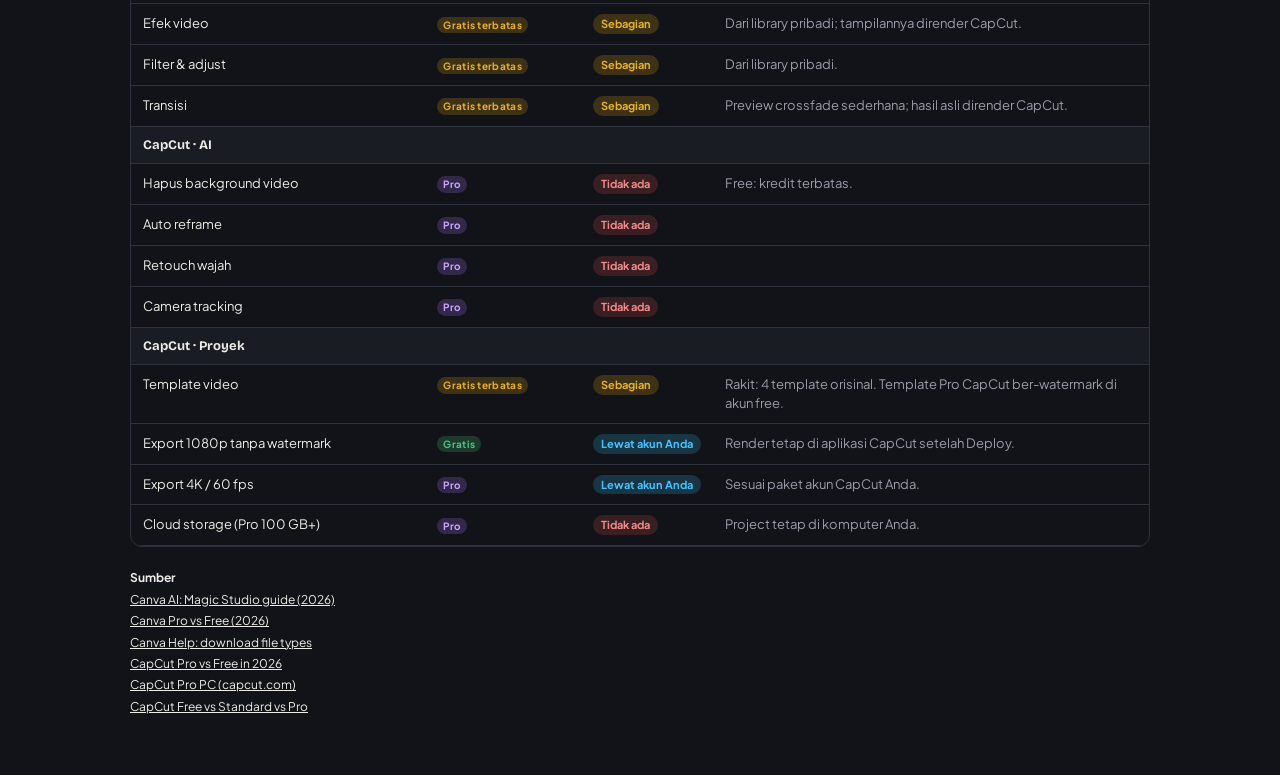
==== commit 36783e14: "feat(editor): sync MCP Canva landing page and studio updates" ====
--- a/src/creative_mcp/editor/features.html
+++ b/src/creative_mcp/editor/features.html
@@ -39,12 +39,12 @@
 </head>
 <body>
 <div class="wrap">
-  <div class="top"><button class="btn" id="back"></button><h1>Fitur Canva: Free, Pro, dan di Rakit</h1></div>
+  <div class="top"><button class="btn" id="back"></button><h1>Fitur Canva & CapCut: Free, Pro, dan di Rakit</h1></div>
   <p class="lede" id="disc"></p>
   <div class="stats" id="stats"></div>
   <div class="legend" id="legend"></div>
   <div class="filters">
-    <div class="grp" id="fApp" hidden><button data-v="" class="on">Semua</button></div>
+    <div class="grp" id="fApp"><button data-v="" class="on">Semua</button><button data-v="canva">Canva</button><button data-v="capcut">CapCut</button></div>
     <div class="grp" id="fTier"><button data-v="" class="on">Semua paket</button><button data-v="free">Gratis</button><button data-v="terbatas">Terbatas</button><button data-v="pro">Pro</button></div>
     <div class="grp" id="fSt"><button data-v="" class="on">Semua status</button><button data-v="ada">Ada</button><button data-v="sebagian">Sebagian</button><button data-v="akun">Lewat akun</button><button data-v="tidak">Tidak</button></div>
     <input type="search" id="q" placeholder="Cari fitur" style="min-width:180px">
@@ -55,7 +55,7 @@
 <script src="studio.js"></script>
 <script>
 const $ = s => document.querySelector(s);
-$('#back').innerHTML = `${icon('back')} Beranda`; $('#back').onclick = () => Studio.go('studio.html');
+$('#back').innerHTML = `${icon('back')} Beranda`; $('#back').onclick = () => Studio.go('index.html');
 const TIER = {free: ['free', 'Gratis'], terbatas: ['terbatas', 'Gratis terbatas'], pro: ['pro', 'Pro']}, ST = {ada: 'Ada', sebagian: 'Sebagian', akun: 'Lewat akun Anda', tidak: 'Tidak ada'};
 const COL = {ada: 'var(--ok)', sebagian: 'var(--accent)', akun: 'var(--select)', tidak: '#f08b8b'};
 let F = null; const f = {app: '', tier: '', st: '', q: ''};
@@ -72,7 +72,7 @@
 }
 fetch('features.json').then(r => r.json()).then(j => {
   F = j; $('#disc').textContent = `${j.disclaimer} Terakhir diperbarui ${j.updated}.`;
-  $('#stats').innerHTML = [...new Set(j.features.map(x => x.app))].map(app => {
+  $('#stats').innerHTML = ['canva', 'capcut'].map(app => {
     const xs = j.features.filter(x => x.app === app), n = s => xs.filter(x => x.studio === s).length;
     return `<div class="stat"><b>${app === 'canva' ? 'Canva' : 'CapCut'} · ${xs.length} fitur</b><div class="bar">${Object.keys(ST).map(s => `<i style="width:${n(s) / xs.length * 100}%;background:${COL[s]}"></i>`).join('')}</div>
       <span style="color:var(--muted);font-size:12px">${Object.keys(ST).map(s => `${n(s)} ${ST[s].toLowerCase()}`).join(' · ')}</span>
--- a/src/creative_mcp/editor/studio.css
+++ b/src/creative_mcp/editor/studio.css
@@ -1,545 +1,66 @@
-/* Rakit Studio / Canva Desktop Web — Shared Design Tokens and Components.
-   Fully supports light and dark themes, high-contrast accessible states,
-   Silicon Valley design system aesthetics, and responsive layout. */
-
-:root, [data-theme="light"] {
-  --bg: #f6f7fb;
-  --surface: #ffffff;
-  --surface-2: #f1f3f8;
-  --surface-3: #e6e9f0;
-  --well: #eaedf4;
-  --line: #dfe3ea;
-  --line-strong: #c5cbd6;
-  --fg: #151821;
-  --fg-subtle: #434956;
-  --muted: #6d7585;
-  --accent: #e8b02a;
+/* Rakit Studio — shared tokens and components.
+   Layout concept: editor-first dark workspace — fixed bars around a dim "well" where the work sits.
+   Deliberately single (dark) theme: the canvas colours must read true, so the chrome stays neutral. */
+:root {
+  --bg: #121318;          /* app chrome */
+  --surface: #1a1c23;     /* panels */
+  --surface-2: #23262f;   /* raised controls */
+  --well: #0d0e12;        /* area behind the canvas / player */
+  --line: #2e323d;
+  --fg: #ecebe6;
+  --muted: #9a9caa;
+  --accent: #e8b02a;      /* kunyit */
   --accent-ink: #1d1604;
-  --accent-strong: #946800;
-  --accent-soft: #fdf5e2;
-  --canva-purple: #7d2ae8;
-  --canva-purple-soft: #f3ebff;
-  --canva-blue: #00c4cc;
-  --canva-blue-soft: #e5fafb;
-  --ok: #16834b;
-  --ok-bg: #ddf4e7;
-  --danger: #cf2929;
-  --danger-bg: #fee8e8;
-  --pro: #6b3fc4;
-  --pro-bg: #eee7ff;
-  --select: #0d74d1;
-  --hover: #eef1f6;
-  --card-shadow: 0 1px 3px rgba(16, 24, 40, 0.05), 0 4px 12px rgba(16, 24, 40, 0.04);
-  --card-shadow-hover: 0 8px 24px rgba(16, 24, 40, 0.08), 0 2px 6px rgba(16, 24, 40, 0.04);
-  --modal-back: rgba(15, 23, 42, 0.45);
-  --r-sm: 6px;
-  --r-md: 10px;
-  --r-lg: 14px;
-  --r-xl: 18px;
+  --video: #3fb8a8;
+  --audio: #d9805b;
+  --textc: #b48cff;
+  --fx: #e46a8f;
+  --ok: #4cc38a;
+  --danger: #ef5b5b;
+  --pro: #c9a7ff;
+  --select: #46c2ff;
   --f-display: "Bricolage Grotesque", "Plus Jakarta Sans", system-ui, sans-serif;
-  --f-body: "Plus Jakarta Sans", system-ui, -apple-system, sans-serif;
-  --f-mono: "JetBrains Mono", ui-monospace, Menlo, monospace;
-  color-scheme: light;
-}
-
-[data-theme="dark"] {
-  --bg: #0f1117;
-  --surface: #181b24;
-  --surface-2: #212530;
-  --surface-3: #2a303d;
-  --well: #0b0d12;
-  --line: #2b303c;
-  --line-strong: #3e4656;
-  --fg: #f2f4f8;
-  --fg-subtle: #cbd1dc;
-  --muted: #959fae;
-  --accent: #e8b02a;
-  --accent-ink: #1d1604;
-  --accent-strong: #f6c85b;
-  --accent-soft: #2c2514;
-  --canva-purple: #9d5bf5;
-  --canva-purple-soft: #2d1c47;
-  --canva-blue: #23d2da;
-  --canva-blue-soft: #0b3236;
-  --ok: #2ea043;
-  --ok-bg: #163321;
-  --danger: #f85149;
-  --danger-bg: #3d1b1f;
-  --pro: #a371f7;
-  --pro-bg: #2b1f47;
-  --select: #388bfd;
-  --hover: #262b37;
-  --card-shadow: 0 4px 14px rgba(0, 0, 0, 0.4);
-  --card-shadow-hover: 0 12px 32px rgba(0, 0, 0, 0.6);
-  --modal-back: rgba(3, 5, 8, 0.78);
+  --f-body: "Plus Jakarta Sans", system-ui, -apple-system, "Segoe UI", sans-serif;
+  --f-mono: "JetBrains Mono", ui-monospace, "SF Mono", Menlo, monospace;
+  --r: 8px;
   color-scheme: dark;
 }
-
 * { box-sizing: border-box; }
-html, body { height: 100%; margin: 0; }
-body {
-  background: var(--bg);
-  color: var(--fg);
-  font: 13.5px/1.45 var(--f-body);
-  -webkit-font-smoothing: antialiased;
-}
-
-h1, h2, h3, h4 { font-family: var(--f-display); margin: 0; }
+html, body { height: 100%; }
+body { margin: 0; background: var(--bg); color: var(--fg); font: 13px/1.45 var(--f-body); -webkit-font-smoothing: antialiased; }
+h1, h2, h3 { font-family: var(--f-display); text-wrap: balance; margin: 0; }
 button, select, input, textarea { font: inherit; color: var(--fg); }
 button { cursor: pointer; }
 :focus-visible { outline: 2px solid var(--select); outline-offset: 2px; }
-
-/* Buttons */
-.btn {
-  display: inline-flex;
-  align-items: center;
-  justify-content: center;
-  gap: 6px;
-  background: var(--surface-2);
-  border: 1px solid var(--line);
-  border-radius: var(--r-md);
-  padding: 6px 12px;
-  font-size: 13px;
-  font-weight: 600;
-  white-space: nowrap;
-  transition: background-color 140ms ease, border-color 140ms ease, transform 100ms ease;
-}
-.btn:hover { border-color: var(--line-strong); background: var(--hover); }
-.btn:active { transform: scale(0.98); }
-.btn.primary {
-  background: var(--accent);
-  border-color: var(--accent);
-  color: var(--accent-ink);
-  font-weight: 700;
-  box-shadow: 0 1px 3px rgba(0, 0, 0, 0.12);
-}
-.btn.primary:hover { filter: brightness(1.06); }
+.btn { display: inline-flex; align-items: center; gap: 6px; background: var(--surface-2); border: 1px solid var(--line); border-radius: var(--r); padding: 6px 11px; white-space: nowrap; }
+.btn:hover { border-color: #444a58; background: #2a2e38; }
+.btn.primary { background: var(--accent); border-color: var(--accent); color: var(--accent-ink); font-weight: 700; }
+.btn.primary:hover { filter: brightness(1.08); }
 .btn.ghost { background: transparent; border-color: transparent; }
 .btn.ghost:hover { background: var(--surface-2); }
-.btn.icon { padding: 7px; border-radius: var(--r-md); }
-.btn:disabled { opacity: 0.45; cursor: not-allowed; transform: none; }
-.btn.on { border-color: var(--select); color: var(--select); background: var(--hover); }
-
-.btn.canva {
-  background: var(--canva-purple);
-  border-color: var(--canva-purple);
-  color: #ffffff;
+.btn.icon { padding: 6px; }
+.btn:disabled { opacity: .45; cursor: default; }
+.btn.on { border-color: var(--select); color: var(--select); }
+input[type=text], input[type=number], input[type=search], select, textarea {
+  background: var(--surface-2); border: 1px solid var(--line); border-radius: 6px; padding: 5px 8px; min-width: 0;
 }
-.btn.canva:hover { filter: brightness(1.1); }
-
-/* Form inputs */
-input[type=text], input[type=number], input[type=search], select, textarea {
-  background: var(--surface-2);
-  border: 1px solid var(--line);
-  border-radius: var(--r-sm);
-  padding: 6px 9px;
-  min-width: 0;
-  color: var(--fg);
-  transition: border-color 140ms ease, box-shadow 140ms ease;
-}
-input[type=text]:focus, input[type=number]:focus, input[type=search]:focus, select:focus, textarea:focus {
-  border-color: var(--select);
-  box-shadow: 0 0 0 2px rgba(13, 116, 209, 0.18);
-  outline: none;
-}
-input[type=range] { accent-color: var(--accent); width: 100%; cursor: pointer; }
-input[type=color] { width: 34px; height: 30px; padding: 0; border: 1px solid var(--line); border-radius: var(--r-sm); background: none; cursor: pointer; }
-
-/* SVG Icons */
-svg.i {
-  width: 18px;
-  height: 18px;
-  stroke: currentColor;
-  fill: none;
-  stroke-width: 1.8;
-  stroke-linecap: round;
-  stroke-linejoin: round;
-  flex: none;
-}
-
-/* Badges & Labels */
-.label {
-  font-size: 11px;
-  color: var(--muted);
-  letter-spacing: 0.05em;
-  text-transform: uppercase;
-  font-weight: 700;
-}
-.tier {
-  display: inline-block;
-  font-size: 10.5px;
-  font-weight: 700;
-  letter-spacing: 0.03em;
-  padding: 2px 7px;
-  border-radius: 99px;
-  vertical-align: middle;
-  white-space: nowrap;
-}
-.tier.free { background: var(--ok-bg); color: var(--ok); }
-.tier.pro { background: var(--pro-bg); color: var(--pro); }
-.tier.note { background: var(--surface-3); color: var(--muted); }
-.tier.desktop { background: var(--canva-purple-soft); color: var(--canva-purple); }
-.tier.connected { background: var(--ok-bg); color: var(--ok); }
-.tier.disconnected { background: var(--surface-3); color: var(--muted); }
-
+input[type=range] { accent-color: var(--accent); width: 100%; }
+input[type=color] { width: 32px; height: 28px; padding: 0; border: 1px solid var(--line); border-radius: 6px; background: none; cursor: pointer; }
+svg.i { width: 18px; height: 18px; stroke: currentColor; fill: none; stroke-width: 1.8; stroke-linecap: round; stroke-linejoin: round; flex: none; }
+.label { font-size: 11px; color: var(--muted); letter-spacing: .04em; text-transform: uppercase; font-weight: 600; }
+.tier { display: inline-block; font-size: 10px; font-weight: 700; letter-spacing: .03em; padding: 1px 6px; border-radius: 99px; vertical-align: middle; white-space: nowrap; }
+.tier.free { background: #1d3a2c; color: var(--ok); }
+.tier.pro { background: #33284a; color: var(--pro); }
+.tier.note { background: var(--surface-2); color: var(--muted); }
 .mono { font-family: var(--f-mono); font-variant-numeric: tabular-nums; }
 .scroll { overflow: auto; min-height: 0; }
 .row { display: flex; gap: 8px; align-items: center; }
 .grow { flex: 1; min-width: 0; }
-
-/* Modals & Dialogs */
-.modal-back {
-  position: fixed;
-  inset: 0;
-  background: var(--modal-back);
-  display: flex;
-  align-items: center;
-  justify-content: center;
-  z-index: 100;
-  padding: 16px;
-  backdrop-filter: blur(4px);
-}
-.modal {
-  background: var(--surface);
-  border: 1px solid var(--line);
-  border-radius: var(--r-lg);
-  padding: 24px;
-  width: min(540px, 100%);
-  max-height: 88vh;
-  overflow-y: auto;
-  display: grid;
-  gap: 14px;
-  box-shadow: 0 20px 48px rgba(0, 0, 0, 0.28);
-}
-.modal h3 { font-size: 18px; font-weight: 800; color: var(--fg); }
-.modal p { margin: 0; color: var(--muted); font-size: 13.5px; line-height: 1.5; }
-.modal .actions { display: flex; gap: 8px; justify-content: flex-end; flex-wrap: wrap; margin-top: 6px; }
-
-/* Toast Notifications */
-.toast {
-  position: fixed;
-  left: 50%;
-  bottom: calc(24px + env(safe-area-inset-bottom, 0px));
-  transform: translateX(-50%);
-  background: var(--surface);
-  border: 1px solid var(--line-strong);
-  color: var(--fg);
-  padding: 10px 16px;
-  border-radius: var(--r-md);
-  z-index: 120;
-  max-width: min(580px, 92vw);
-  box-shadow: 0 10px 30px rgba(0, 0, 0, 0.25);
-  font-weight: 600;
-  font-size: 13px;
-  display: flex;
-  align-items: center;
-  gap: 8px;
-}
-@media (prefers-reduced-motion: no-preference) {
-  .toast { animation: rise 0.2s cubic-bezier(0.16, 1, 0.3, 1); }
-  @keyframes rise { from { transform: translate(-50%, 12px); opacity: 0; } }
-}
-
-/* ---------------- Top Desktop Navigation Bar ---------------- */
-#appNav {
-  display: flex;
-  align-items: center;
-  gap: 12px;
-  height: 56px;
-  padding: 0 16px;
-  background: var(--surface);
-  border-bottom: 1px solid var(--line);
-  position: relative;
-  z-index: 10;
-}
-.brand-group {
-  display: flex;
-  align-items: center;
-  gap: 8px;
-  cursor: pointer;
-}
-.brand-group svg.brand-icon {
-  width: 26px;
-  height: 26px;
-  fill: var(--canva-purple);
-}
-.brand-title {
-  font-family: var(--f-display);
-  font-weight: 800;
-  font-size: 17px;
-  letter-spacing: -0.02em;
-  color: var(--fg);
-}
-.nav-tabs {
-  display: flex;
-  gap: 4px;
-  margin-left: 12px;
-}
-.nav-tab {
-  background: none;
-  border: 0;
-  padding: 8px 12px;
-  border-radius: var(--r-md);
-  color: var(--muted);
-  font-weight: 600;
-  font-size: 13px;
-  display: flex;
-  align-items: center;
-  gap: 6px;
-  transition: all 120ms ease;
-}
-.nav-tab:hover {
-  background: var(--surface-2);
-  color: var(--fg);
-}
-.nav-tab.on {
-  background: var(--hover);
-  color: var(--fg);
-  font-weight: 700;
-  box-shadow: inset 0 -2px 0 var(--select);
-}
-
-.search-field {
-  flex: 1;
-  max-width: 440px;
-  position: relative;
-  margin: 0 12px;
-}
-.search-field svg {
-  position: absolute;
-  left: 10px;
-  top: 50%;
-  transform: translateY(-50%);
-  color: var(--muted);
-  pointer-events: none;
-}
-.search-field input {
-  width: 100%;
-  padding-left: 34px;
-  padding-right: 12px;
-  height: 36px;
-  border-radius: var(--r-md);
-  font-size: 13px;
-}
-
-.nav-actions {
-  display: flex;
-  align-items: center;
-  gap: 8px;
-  margin-left: auto;
-}
-.mcp-pill {
-  display: inline-flex;
-  align-items: center;
-  gap: 6px;
-  padding: 5px 10px;
-  border-radius: 99px;
-  font-size: 11.5px;
-  font-weight: 700;
-  border: 1px solid var(--line);
-  background: var(--surface-2);
-  cursor: pointer;
-  transition: all 120ms ease;
-}
-.mcp-pill .dot {
-  width: 7px;
-  height: 7px;
-  border-radius: 50%;
-  background: var(--muted);
-}
-.mcp-pill.connected .dot { background: var(--ok); box-shadow: 0 0 6px var(--ok); }
-.mcp-pill.connected { border-color: var(--ok); color: var(--ok); background: var(--ok-bg); }
-
-/* ---------------- Dashboard Shell ---------------- */
-#dashShell {
-  height: calc(100% - 56px);
-  overflow-y: auto;
-  padding: 24px clamp(16px, 4vw, 40px) 64px;
-  max-width: 1440px;
-  margin: 0 auto;
-  box-sizing: border-box;
-}
-
-/* Hero section */
-.dash-hero {
-  background: linear-gradient(135deg, rgba(125, 42, 232, 0.08) 0%, rgba(0, 196, 204, 0.08) 100%);
-  border: 1px solid var(--line);
-  border-radius: var(--r-xl);
-  padding: clamp(24px, 4vw, 36px);
-  display: grid;
-  gap: 16px;
-  margin-bottom: 28px;
-  position: relative;
-  overflow: hidden;
-}
-.dash-hero h1 {
-  font-size: clamp(22px, 3.5vw, 32px);
-  font-weight: 800;
-  letter-spacing: -0.02em;
-}
-.dash-hero p {
-  margin: 0;
-  color: var(--muted);
-  max-width: 60ch;
-  font-size: 14px;
-}
-.hero-presets {
-  display: grid;
-  grid-template-columns: repeat(auto-fill, minmax(130px, 1fr));
-  gap: 12px;
-  margin-top: 6px;
-}
-.preset-card {
-  background: var(--surface);
-  border: 1px solid var(--line);
-  border-radius: var(--r-md);
-  padding: 14px 10px;
-  display: flex;
-  flex-direction: column;
-  align-items: center;
-  justify-content: center;
-  gap: 8px;
-  cursor: pointer;
-  text-align: center;
-  transition: all 140ms ease;
-  box-shadow: var(--card-shadow);
-}
-.preset-card:hover {
-  transform: translateY(-2px);
-  box-shadow: var(--card-shadow-hover);
-  border-color: var(--select);
-}
-.preset-card svg {
-  width: 26px;
-  height: 26px;
-  color: var(--accent-strong);
-}
-.preset-card b {
-  font-size: 12.5px;
-  font-weight: 700;
-  color: var(--fg);
-}
-.preset-card small {
-  font-size: 11px;
-  color: var(--muted);
-  font-family: var(--f-mono);
-}
-
-/* Sections */
-.dash-section {
-  display: grid;
-  gap: 14px;
-  margin-bottom: 32px;
-}
-.section-head {
-  display: flex;
-  align-items: center;
-  justify-content: space-between;
-  gap: 12px;
-}
-.section-head h2 {
-  font-size: 18px;
-  font-weight: 800;
-  letter-spacing: -0.01em;
-}
-
-/* Design & Template Grid */
-.cards-grid {
-  display: grid;
-  grid-template-columns: repeat(auto-fill, minmax(210px, 1fr));
-  gap: 16px;
-}
-.project-card {
-  background: var(--surface);
-  border: 1px solid var(--line);
-  border-radius: var(--r-md);
-  overflow: hidden;
-  display: flex;
-  flex-direction: column;
-  box-shadow: var(--card-shadow);
-  transition: all 140ms ease;
-  cursor: pointer;
-  position: relative;
-}
-.project-card:hover {
-  transform: translateY(-3px);
-  box-shadow: var(--card-shadow-hover);
-  border-color: var(--line-strong);
-}
-.card-thumb {
-  width: 100%;
-  aspect-ratio: 1.25;
-  background: var(--surface-2);
-  display: flex;
-  align-items: center;
-  justify-content: center;
-  overflow: hidden;
-  position: relative;
-  border-bottom: 1px solid var(--line);
-}
-.card-thumb img, .card-thumb canvas {
-  width: 100%;
-  height: 100%;
-  object-fit: contain;
-}
-.card-info {
-  padding: 10px 12px;
-  display: grid;
-  gap: 4px;
-}
-.card-title {
-  font-weight: 700;
-  font-size: 13.5px;
-  white-space: nowrap;
-  overflow: hidden;
-  text-overflow: ellipsis;
-  color: var(--fg);
-}
-.card-meta {
-  display: flex;
-  align-items: center;
-  justify-content: space-between;
-  font-size: 11px;
-  color: var(--muted);
-}
-.card-actions {
-  display: flex;
-  gap: 4px;
-  padding: 6px 10px 8px;
-  border-top: 1px solid var(--line);
-  background: var(--surface-2);
-  opacity: 0.9;
-}
-.card-actions .btn {
-  padding: 3px 6px;
-  font-size: 11px;
-}
-
-/* Empty state */
-.empty-state {
-  background: var(--surface);
-  border: 1px dashed var(--line-strong);
-  border-radius: var(--r-lg);
-  padding: 36px 20px;
-  text-align: center;
-  display: grid;
-  gap: 10px;
-  justify-items: center;
-}
-.empty-state p { margin: 0; color: var(--muted); max-width: 44ch; }
-
-/* MCP Connection Card */
-.mcp-banner {
-  background: var(--surface);
-  border: 1px solid var(--line);
-  border-radius: var(--r-lg);
-  padding: 18px 22px;
-  display: flex;
-  align-items: center;
-  gap: 18px;
-  box-shadow: var(--card-shadow);
-  flex-wrap: wrap;
-}
-.mcp-banner-info { flex: 1; min-width: 240px; display: grid; gap: 4px; }
-.mcp-banner-info b { font-size: 15px; color: var(--fg); }
-.mcp-banner-info p { margin: 0; color: var(--muted); font-size: 12.5px; }
+/* modal + toast */
+.modal-back { position: fixed; inset: 0; background: rgba(5, 6, 9, .72); display: flex; align-items: center; justify-content: center; z-index: 50; padding: 16px; }
+.modal { background: var(--surface); border: 1px solid var(--line); border-radius: 12px; padding: 20px; width: min(460px, 100%); max-height: 90vh; overflow: auto; display: grid; gap: 12px; }
+.modal h3 { font-size: 17px; }
+.modal p { margin: 0; color: var(--muted); }
+.modal .actions { display: flex; gap: 8px; justify-content: flex-end; flex-wrap: wrap; }
+.toast { position: fixed; left: 50%; bottom: calc(24px + env(safe-area-inset-bottom, 0px)); transform: translateX(-50%); background: #000d; border: 1px solid var(--line); color: var(--fg); padding: 9px 14px; border-radius: 10px; z-index: 60; max-width: min(560px, 92vw); }
+@media (prefers-reduced-motion: no-preference) { .toast { animation: rise .18s ease-out; } @keyframes rise { from { transform: translate(-50%, 8px); opacity: 0; } } }
